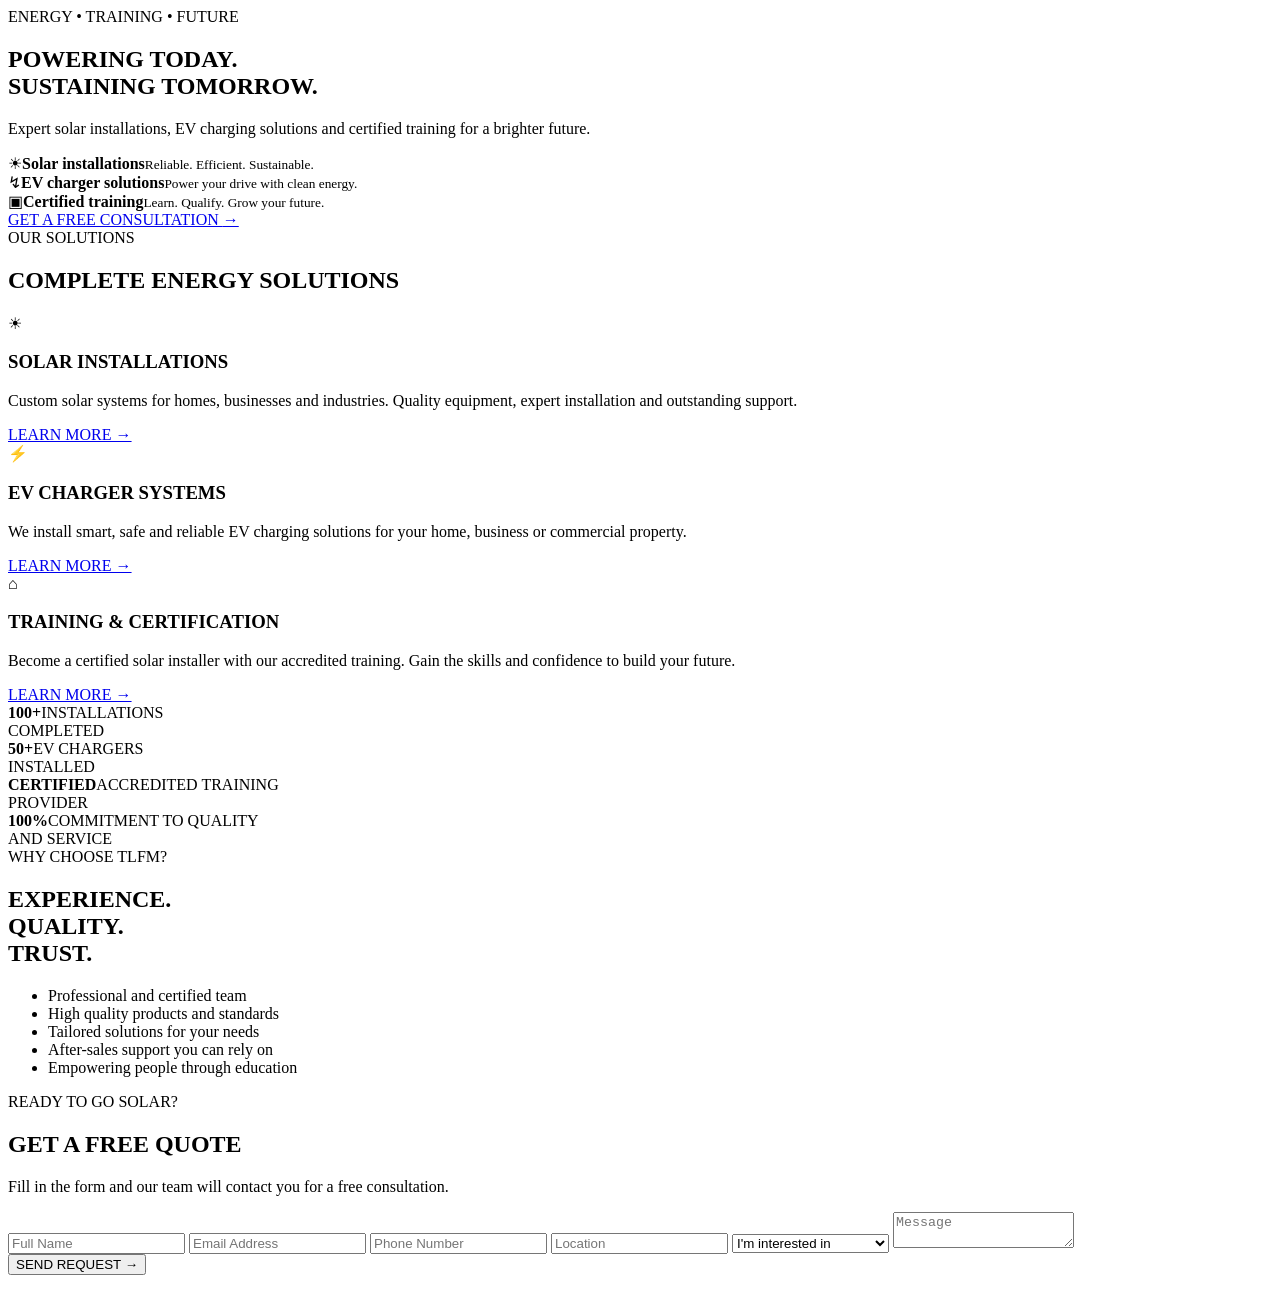
==== index.html @ 94ceecc7 "index load index.html" ====
<!doctype html>
<html lang="en-ZA">
<head>
  <meta charset="utf-8">
  <meta name="viewport" content="width=device-width, initial-scale=1">
  <meta name="theme-color" content="#061522">
  <meta name="description" content="Solar installations, EV charging solutions and certified renewable-energy training.">
  <title>Home | TLFM Energy & Training</title>
  <link rel="preconnect" href="https://fonts.googleapis.com">
  <link rel="preconnect" href="https://fonts.gstatic.com" crossorigin>
  <link href="https://fonts.googleapis.com/css2?family=Barlow+Condensed:wght@400;500;600;700&family=Inter:wght@400;500;600;700&display=swap" rel="stylesheet">
  <link rel="stylesheet" href="assets/css/style.css">
</head>
<body class="">
<div id="site-header"></div>

<main>
  <section class="hero hero-home">
    <div class="hero-media" aria-hidden="true"></div>
    <div class="container hero-content">
      <div class="eyebrow">ENERGY • TRAINING • FUTURE</div>
      <h1>POWERING TODAY.<br><span>SUSTAINING TOMORROW.</span></h1>
      <p class="hero-copy">Expert solar installations, EV charging solutions and certified training for a brighter future.</p>
      <div class="hero-features">
        <div><span class="feature-icon">☀</span><b>Solar installations</b><small>Reliable. Efficient. Sustainable.</small></div>
        <div><span class="feature-icon">↯</span><b>EV charger solutions</b><small>Power your drive with clean energy.</small></div>
        <div><span class="feature-icon">▣</span><b>Certified training</b><small>Learn. Qualify. Grow your future.</small></div>
      </div>
      <a class="btn btn-primary" href="pages/contact.html">GET A FREE CONSULTATION <span>→</span></a>
    </div>
  </section>

  <section class="section">
    <div class="container">
      <div class="section-heading centered">
        <span class="mini-label">OUR SOLUTIONS</span>
        <h2>COMPLETE ENERGY SOLUTIONS</h2>
      </div>
      <div class="cards cards-3">
        <article class="solution-card">
          <div class="card-image solar-image"></div>
          <div class="icon-badge">☀</div>
          <div class="card-body"><h3>SOLAR INSTALLATIONS</h3><p>Custom solar systems for homes, businesses and industries. Quality equipment, expert installation and outstanding support.</p><a href="pages/solar.html">LEARN MORE →</a></div>
        </article>
        <article class="solution-card">
          <div class="card-image ev-image"></div>
          <div class="icon-badge">⚡</div>
          <div class="card-body"><h3>EV CHARGER SYSTEMS</h3><p>We install smart, safe and reliable EV charging solutions for your home, business or commercial property.</p><a href="pages/ev-chargers.html">LEARN MORE →</a></div>
        </article>
        <article class="solution-card">
          <div class="card-image training-image"></div>
          <div class="icon-badge">⌂</div>
          <div class="card-body"><h3>TRAINING & CERTIFICATION</h3><p>Become a certified solar installer with our accredited training. Gain the skills and confidence to build your future.</p><a href="pages/training.html">LEARN MORE →</a></div>
        </article>
      </div>
    </div>
  </section>

  <section class="stats-strip">
    <div class="container stats-grid">
      <div><strong>100+</strong><span>INSTALLATIONS<br>COMPLETED</span></div>
      <div><strong>50+</strong><span>EV CHARGERS<br>INSTALLED</span></div>
      <div><strong>CERTIFIED</strong><span>ACCREDITED TRAINING<br>PROVIDER</span></div>
      <div><strong>100%</strong><span>COMMITMENT TO QUALITY<br>AND SERVICE</span></div>
    </div>
  </section>

  <section class="section why">
    <div class="container split">
      <div class="split-copy">
        <span class="mini-label">WHY CHOOSE TLFM?</span>
        <h2>EXPERIENCE.<br>QUALITY.<br>TRUST.</h2>
        <ul class="check-list">
          <li>Professional and certified team</li>
          <li>High quality products and standards</li>
          <li>Tailored solutions for your needs</li>
          <li>After-sales support you can rely on</li>
          <li>Empowering people through education</li>
        </ul>
      </div>
      <div class="feature-photo"></div>
    </div>
  </section>

  <section class="quote-section">
    <div class="container quote-box">
      <div>
        <span class="mini-label">READY TO GO SOLAR?</span>
        <h2>GET A FREE QUOTE</h2>
        <p>Fill in the form and our team will contact you for a free consultation.</p>
      </div>
      <form class="lead-form" action="https://formspree.io/f/YOUR_FORMSPREE_ID" method="POST">
        <input type="hidden" name="_subject" value="TLFM Website Quote Request">
        <div class="form-grid">
          <input name="full_name" placeholder="Full Name" required>
          <input type="email" name="email" placeholder="Email Address" required>
          <input name="phone" placeholder="Phone Number" required>
          <input name="location" placeholder="Location">
          <select name="interest" required><option value="">I'm interested in</option><option>Solar Installation</option><option>EV Charger</option><option>Training & Certification</option><option>Other</option></select>
          <textarea name="message" placeholder="Message"></textarea>
        </div>
        <button class="btn btn-primary" type="submit">SEND REQUEST <span>→</span></button>
        <p class="form-status" aria-live="polite"></p>
      </form>
    </div>
  </section>
</main>

<div id="site-footer"></div>
<script src="assets/js/site.js" defer></script>
</body>
</html>
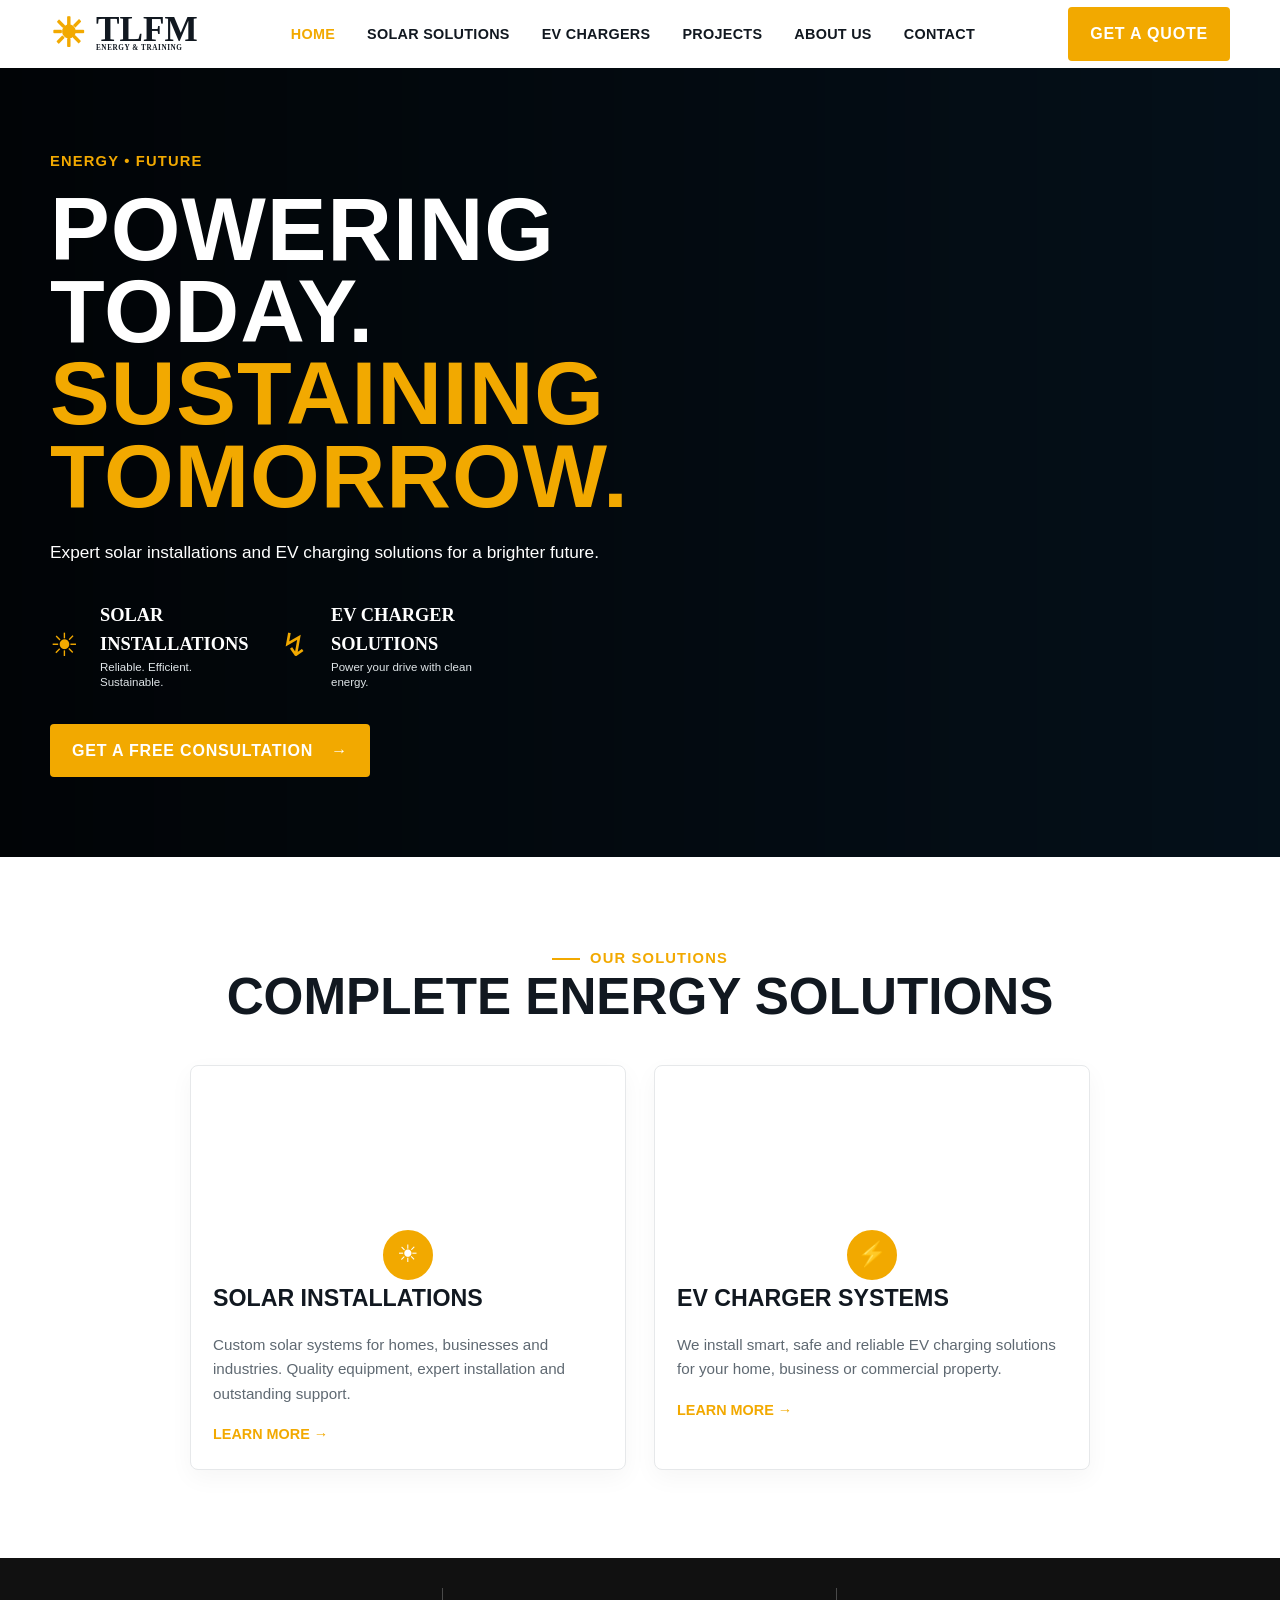
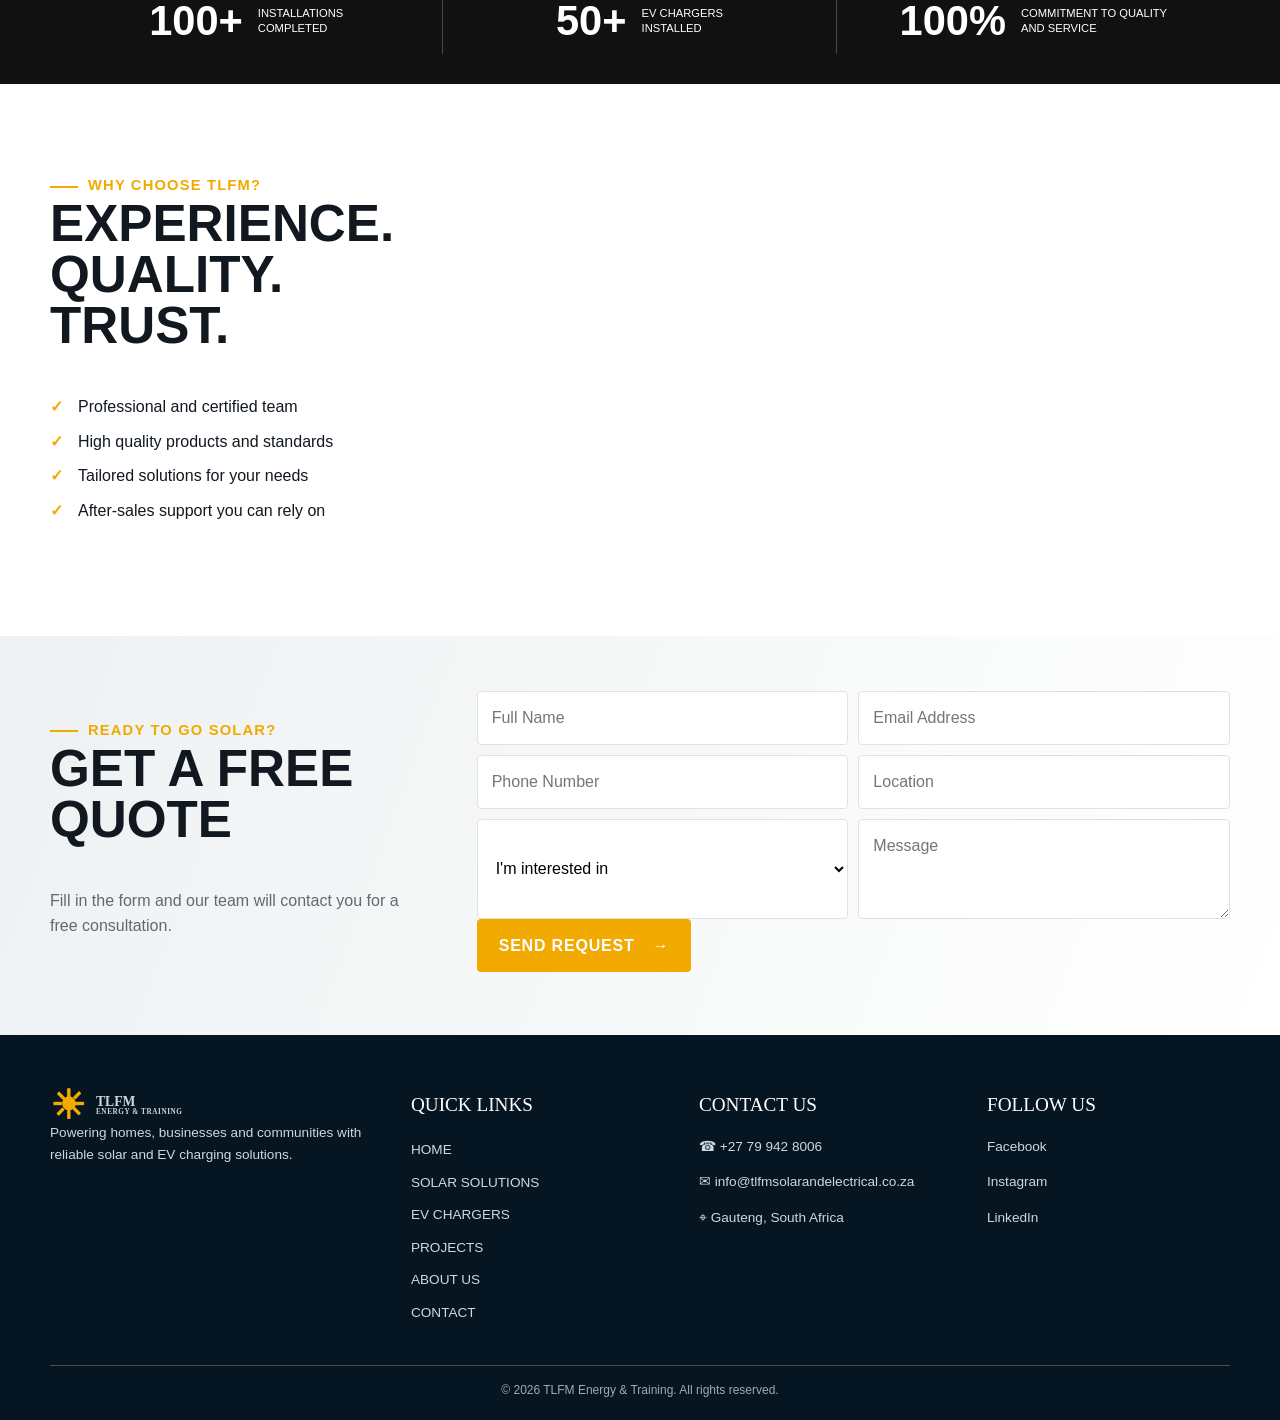
==== commit 9840f2c5: "1st upload" ====
--- a/index.html
+++ b/index.html
@@ -4,7 +4,7 @@
   <meta charset="utf-8">
   <meta name="viewport" content="width=device-width, initial-scale=1">
   <meta name="theme-color" content="#061522">
-  <meta name="description" content="Solar installations, EV charging solutions and certified renewable-energy training.">
+  <meta name="description" content="Solar installations and EV charging solutions for homes and businesses.">
   <title>Home | TLFM Energy & Training</title>
   <link rel="preconnect" href="https://fonts.googleapis.com">
   <link rel="preconnect" href="https://fonts.gstatic.com" crossorigin>
@@ -18,13 +18,12 @@
   <section class="hero hero-home">
     <div class="hero-media" aria-hidden="true"></div>
     <div class="container hero-content">
-      <div class="eyebrow">ENERGY • TRAINING • FUTURE</div>
+      <div class="eyebrow">ENERGY • FUTURE</div>
       <h1>POWERING TODAY.<br><span>SUSTAINING TOMORROW.</span></h1>
-      <p class="hero-copy">Expert solar installations, EV charging solutions and certified training for a brighter future.</p>
+      <p class="hero-copy">Expert solar installations and EV charging solutions for a brighter future.</p>
       <div class="hero-features">
         <div><span class="feature-icon">☀</span><b>Solar installations</b><small>Reliable. Efficient. Sustainable.</small></div>
         <div><span class="feature-icon">↯</span><b>EV charger solutions</b><small>Power your drive with clean energy.</small></div>
-        <div><span class="feature-icon">▣</span><b>Certified training</b><small>Learn. Qualify. Grow your future.</small></div>
       </div>
       <a class="btn btn-primary" href="pages/contact.html">GET A FREE CONSULTATION <span>→</span></a>
     </div>
@@ -36,7 +35,7 @@
         <span class="mini-label">OUR SOLUTIONS</span>
         <h2>COMPLETE ENERGY SOLUTIONS</h2>
       </div>
-      <div class="cards cards-3">
+      <div class="cards cards-2">
         <article class="solution-card">
           <div class="card-image solar-image"></div>
           <div class="icon-badge">☀</div>
@@ -47,20 +46,14 @@
           <div class="icon-badge">⚡</div>
           <div class="card-body"><h3>EV CHARGER SYSTEMS</h3><p>We install smart, safe and reliable EV charging solutions for your home, business or commercial property.</p><a href="pages/ev-chargers.html">LEARN MORE →</a></div>
         </article>
-        <article class="solution-card">
-          <div class="card-image training-image"></div>
-          <div class="icon-badge">⌂</div>
-          <div class="card-body"><h3>TRAINING & CERTIFICATION</h3><p>Become a certified solar installer with our accredited training. Gain the skills and confidence to build your future.</p><a href="pages/training.html">LEARN MORE →</a></div>
-        </article>
       </div>
     </div>
   </section>
 
   <section class="stats-strip">
-    <div class="container stats-grid">
+    <div class="container stats-grid stats-grid-3">
       <div><strong>100+</strong><span>INSTALLATIONS<br>COMPLETED</span></div>
       <div><strong>50+</strong><span>EV CHARGERS<br>INSTALLED</span></div>
-      <div><strong>CERTIFIED</strong><span>ACCREDITED TRAINING<br>PROVIDER</span></div>
       <div><strong>100%</strong><span>COMMITMENT TO QUALITY<br>AND SERVICE</span></div>
     </div>
   </section>
@@ -75,7 +68,6 @@
           <li>High quality products and standards</li>
           <li>Tailored solutions for your needs</li>
           <li>After-sales support you can rely on</li>
-          <li>Empowering people through education</li>
         </ul>
       </div>
       <div class="feature-photo"></div>
@@ -96,7 +88,7 @@
           <input type="email" name="email" placeholder="Email Address" required>
           <input name="phone" placeholder="Phone Number" required>
           <input name="location" placeholder="Location">
-          <select name="interest" required><option value="">I'm interested in</option><option>Solar Installation</option><option>EV Charger</option><option>Training & Certification</option><option>Other</option></select>
+          <select name="interest" required><option value="">I'm interested in</option><option>Solar Installation</option><option>EV Charger</option><option>Other</option></select>
           <textarea name="message" placeholder="Message"></textarea>
         </div>
         <button class="btn btn-primary" type="submit">SEND REQUEST <span>→</span></button>
--- a/assets/css/style.css
+++ b/assets/css/style.css
@@ -0,0 +1,203 @@
+
+:root{
+  --navy:#061522; --navy-2:#0b1e2b; --gold:#f2a900; --gold-dark:#d88f00;
+  --ink:#111820; --muted:#5f6972; --line:#e6e8ea; --paper:#fff; --soft:#f6f7f8;
+  --container:1180px; --radius:8px; --shadow:0 10px 30px rgba(0,0,0,.08);
+}
+*{box-sizing:border-box}
+html{scroll-behavior:smooth}
+body{margin:0;color:var(--ink);background:#fff;font-family:Inter,Arial,sans-serif;line-height:1.6}
+img{max-width:100%;display:block}
+a{color:inherit;text-decoration:none}
+button,input,select,textarea{font:inherit}
+.container{width:min(var(--container),calc(100% - 48px));margin-inline:auto}
+h1,h2,h3,.eyebrow,.mini-label,.btn,nav a,.stats-grid strong{font-family:"Barlow Condensed",Impact,sans-serif}
+h1,h2,h3,p{margin-top:0}
+h1{font-size:clamp(3.2rem,7vw,6.2rem);line-height:.92;letter-spacing:.01em}
+h1 span,h2 span,.eyebrow,.mini-label,.section-heading a{color:var(--gold)}
+h2{font-size:clamp(2.1rem,4vw,3.5rem);line-height:1}
+h3{font-size:1.45rem;line-height:1.05}
+p{color:var(--muted)}
+.centered{text-align:center}
+.section{padding:88px 0}
+.section-tight{padding:50px 0}
+.section-heading{margin-bottom:42px}
+.section-heading.centered{max-width:850px;margin-inline:auto;margin-bottom:42px}
+.section-heading p{max-width:680px;margin:14px auto 0}
+.mini-label,.eyebrow{display:inline-block;font-weight:700;letter-spacing:.08em;color:var(--gold);font-size:.92rem}
+.mini-label:before{content:"";display:inline-block;width:28px;height:2px;background:var(--gold);vertical-align:middle;margin-right:10px}
+.btn{display:inline-flex;align-items:center;justify-content:center;gap:18px;border:0;border-radius:4px;padding:14px 22px;font-weight:700;letter-spacing:.05em;cursor:pointer;transition:.2s ease}
+.btn-primary{background:var(--gold);color:#fff}
+.btn-primary:hover{background:var(--gold-dark);transform:translateY(-2px)}
+/* Header */
+.site-header{position:relative;z-index:20;background:#fff}
+.navbar{min-height:68px;display:flex;align-items:center;justify-content:space-between;gap:30px}
+.brand{display:flex;align-items:center;gap:10px;font-family:"Barlow Condensed";font-weight:700;font-size:2.2rem;line-height:.8}
+.brand-mark{font-size:2.5rem;color:var(--gold)}
+.brand small{display:block;font:600 .45rem Inter;letter-spacing:.08em}
+.nav-links{display:flex;align-items:center;gap:32px;list-style:none;padding:0;margin:0}
+.nav-links a{font-size:.9rem;font-weight:700;letter-spacing:.02em}
+.nav-links a:hover,.nav-links a.active{color:var(--gold)}
+.menu-toggle{display:none;border:0;background:none;font-size:1.8rem}
+/* Hero */
+.hero{position:relative;min-height:min(560px,78dvh);display:flex;align-items:center;overflow:hidden;background:var(--navy);color:#fff}
+.hero-media{position:absolute;inset:0;background-size:cover;background-position:center}
+.hero-home .hero-media{background-image:linear-gradient(90deg,rgba(0,0,0,.82),rgba(0,0,0,.25)),url("https://images.unsplash.com/photo-1509391366360-2e959784a276?auto=format&fit=crop&w=2200&q=85")}
+.hero-content{position:relative;z-index:1;padding-block:80px}
+.hero-content h1{max-width:720px;margin:14px 0 22px}
+.hero-copy{color:#fff;max-width:600px;font-size:1.08rem}
+.hero-features{display:flex;gap:26px;flex-wrap:wrap;margin:34px 0}
+.hero-features>div{display:grid;grid-template-columns:42px minmax(120px,1fr);column-gap:8px;align-items:center;max-width:205px}
+.feature-icon{grid-row:1/3;font-size:2rem;color:var(--gold)}
+.hero-features b{font-family:"Barlow Condensed";text-transform:uppercase;font-size:1.15rem}
+.hero-features small{color:#dfe5e8;font-size:.72rem;line-height:1.3}
+/* Cards */
+.cards{display:grid;gap:28px}
+.cards-3{grid-template-columns:repeat(3,1fr)}
+.cards-2{grid-template-columns:repeat(2,1fr);max-width:900px;margin-inline:auto}
+.solution-card,.info-card{position:relative;background:#fff;border:1px solid var(--line);border-radius:var(--radius);overflow:hidden;box-shadow:0 8px 24px rgba(0,0,0,.04)}
+.card-image{height:190px;background-size:cover;background-position:center}
+.solar-image{background-image:url("https://images.unsplash.com/photo-1508514177221-188b1cf16e9d?auto=format&fit=crop&w=1200&q=80")}
+.ev-image{background-image:url("https://images.unsplash.com/photo-1619767886558-efdc259cde1a?auto=format&fit=crop&w=1200&q=80")}
+.icon-badge{position:absolute;top:160px;left:50%;transform:translateX(-50%);width:58px;height:58px;border-radius:50%;display:grid;place-items:center;background:var(--gold);color:#fff;font-size:1.5rem;border:4px solid #fff}
+.card-body{padding:30px 22px 22px}
+.card-body p{font-size:.95rem}
+.card-body a{color:var(--gold);font-weight:700;font-size:.9rem}
+.stats-strip{background:#111;color:#fff;padding:30px 0}
+.stats-grid{display:grid;grid-template-columns:repeat(4,1fr)}
+.stats-grid.stats-grid-3{grid-template-columns:repeat(3,1fr)}
+.stats-grid>div{display:flex;align-items:center;justify-content:center;gap:15px;padding:0 25px;border-right:1px solid #4a4a4a}
+.stats-grid>div:last-child{border-right:0}
+.stats-grid strong{font-size:2.6rem;color:#fff;white-space:nowrap}
+.stats-grid span{font-size:.7rem;line-height:1.35}
+.split{display:grid;grid-template-columns:1fr 1.35fr;gap:70px;align-items:center}
+.check-list,.compact-list{list-style:none;padding:0;margin:25px 0}
+.check-list li,.compact-list li{position:relative;padding-left:28px;margin:9px 0}
+.check-list li:before,.compact-list li:before{content:"✓";position:absolute;left:0;color:var(--gold);font-weight:900}
+.feature-photo{min-height:330px;border-radius:10px;background:url("https://images.unsplash.com/photo-1509391366360-2e959784a276?auto=format&fit=crop&w=1400&q=80") center/cover}
+.quote-section{padding:55px 0;background:linear-gradient(110deg,#eef1f2,#fff)}
+.quote-box{display:grid;grid-template-columns:.8fr 1.6fr;gap:50px;align-items:center}
+.form-grid{display:grid;grid-template-columns:1fr 1fr;gap:10px}
+.lead-form input,.lead-form select,.lead-form textarea,.contact-form input,.contact-form select,.contact-form textarea{width:100%;border:1px solid #dfe2e5;border-radius:4px;background:#fff;padding:13px 14px;outline:none}
+.lead-form input:focus,.lead-form select:focus,.lead-form textarea:focus,.contact-form input:focus,.contact-form select:focus,.contact-form textarea:focus{border-color:var(--gold)}
+.lead-form textarea{min-height:100px;resize:vertical}
+.form-status{margin:8px 0 0;font-size:.85rem}
+/* Inner pages */
+.page-hero{min-height:420px;display:flex;align-items:center;color:#fff;background-size:cover;background-position:center}
+.page-hero h1{max-width:800px;margin:10px 0 16px}
+.page-hero p{max-width:650px;color:#fff;font-size:1.1rem}
+.hero-solar-page{background-image:linear-gradient(90deg,rgba(3,15,23,.9),rgba(3,15,23,.25)),url("https://images.unsplash.com/photo-1497440001374-f26997328c1b?auto=format&fit=crop&w=2200&q=85")}
+.hero-ev-page{background-image:linear-gradient(90deg,rgba(3,15,23,.9),rgba(3,15,23,.25)),url("https://images.unsplash.com/photo-1619767886558-efdc259cde1a?auto=format&fit=crop&w=2200&q=85")}
+.hero-projects-page{background-image:linear-gradient(90deg,rgba(3,15,23,.9),rgba(3,15,23,.3)),url("https://images.unsplash.com/photo-1509391366360-2e959784a276?auto=format&fit=crop&w=2200&q=85")}
+.hero-about-page{background-image:linear-gradient(90deg,rgba(3,15,23,.92),rgba(3,15,23,.25)),url("https://images.unsplash.com/photo-1497366811353-6870744d04b2?auto=format&fit=crop&w=2200&q=85")}
+.hero-contact-page{background-image:linear-gradient(90deg,rgba(3,15,23,.92),rgba(3,15,23,.25)),url("https://images.unsplash.com/photo-1497366754035-f200968a6e72?auto=format&fit=crop&w=2200&q=85")}
+.info-card{padding-bottom:25px}
+.info-card .card-image{height:210px}
+.info-card h3,.info-card p{padding-inline:22px}
+.dark-section{background:var(--navy);color:#fff;padding:90px 0}
+.dark-section p{color:#c7d0d6}
+.steps{display:grid;gap:15px}
+.steps div{display:flex;gap:25px;align-items:center;padding:15px 0;border-bottom:1px solid #30414c}
+.steps b{color:var(--gold);font-family:"Barlow Condensed";font-size:2rem}
+.steps span{font-size:1.05rem}
+.soft-section{background:var(--soft)}
+.ev-feature{background-image:url("https://images.unsplash.com/photo-1592833159155-c62df1b65634?auto=format&fit=crop&w=1400&q=80")}
+/* Project gallery: masonry-flow grid of mixed image sizes */
+.gallery-masonry{column-count:4;column-gap:18px}
+.gallery-item{position:relative;break-inside:avoid;margin:0 0 18px;border-radius:var(--radius);overflow:hidden;background:#eef0f1;box-shadow:0 6px 18px rgba(0,0,0,.06);cursor:zoom-in;outline-offset:3px}
+.gallery-item img{width:100%;display:block;transition:transform .45s cubic-bezier(.2,.7,.3,1)}
+.gallery-item figcaption{position:absolute;left:0;right:0;bottom:0;padding:22px 14px 12px;background:linear-gradient(0deg,rgba(3,15,23,.82),rgba(3,15,23,0));opacity:0;transform:translateY(6px);transition:opacity .3s ease,transform .3s ease;pointer-events:none}
+.gallery-item figcaption span{color:var(--gold);font-weight:800;font-size:.7rem;letter-spacing:.06em}
+@media (hover:hover) and (pointer:fine){
+  .gallery-item:hover img,.gallery-item:focus-visible img{transform:scale(1.08)}
+  .gallery-item:hover figcaption,.gallery-item:focus-visible figcaption{opacity:1;transform:translateY(0)}
+}
+.gallery-item:active img{transform:scale(1.03)}
+
+/* Lightbox: full-screen sideways-scrolling catalog viewer */
+body.lightbox-lock{overflow:hidden}
+.lightbox{position:fixed;inset:0;z-index:100;background:rgba(3,10,16,.97);opacity:0;visibility:hidden;transition:opacity .25s ease;display:flex;align-items:center}
+.lightbox.open{opacity:1;visibility:visible}
+.lightbox-track{display:flex;width:100%;height:100%;overflow-x:auto;overflow-y:hidden;scroll-snap-type:x mandatory;scrollbar-width:none}
+.lightbox-track::-webkit-scrollbar{display:none}
+.lightbox-slide{flex:0 0 100%;scroll-snap-align:center;display:flex;flex-direction:column;align-items:center;justify-content:center;gap:16px;padding:70px 60px}
+.lightbox-slide img{max-width:min(92vw,1100px);max-height:74vh;object-fit:contain;border-radius:6px;box-shadow:0 20px 60px rgba(0,0,0,.45)}
+.lightbox-caption{text-align:center;color:#fff}
+.lightbox-caption span{display:block;color:var(--gold);font-weight:800;font-size:.72rem;letter-spacing:.08em;margin-bottom:4px}
+.lightbox-caption b{font-family:"Barlow Condensed";font-size:1.3rem;font-weight:600;letter-spacing:.01em}
+.lightbox-close,.lightbox-nav{position:absolute;z-index:2;border:0;background:rgba(255,255,255,.08);color:#fff;cursor:pointer;display:grid;place-items:center;transition:.2s ease}
+.lightbox-close:hover,.lightbox-nav:hover{background:var(--gold);color:#fff}
+.lightbox-close{top:18px;right:18px;width:44px;height:44px;border-radius:50%;font-size:1.6rem;line-height:1}
+.lightbox-nav{top:50%;transform:translateY(-50%);width:54px;height:54px;border-radius:50%;font-size:2.1rem}
+.lightbox-prev{left:14px}
+.lightbox-next{right:14px}
+.lightbox-counter{position:absolute;left:50%;bottom:20px;transform:translateX(-50%);color:#dfe5e8;font-size:.78rem;letter-spacing:.06em;font-weight:600}
+.values-grid{display:grid;grid-template-columns:repeat(4,1fr);gap:20px}
+.values-grid>div{padding:25px;border:1px solid #29404e}
+.values-grid b{font-family:"Barlow Condensed";font-size:1.6rem;color:var(--gold)}
+.about-feature{background-image:url("https://images.unsplash.com/photo-1497366216548-37526070297c?auto=format&fit=crop&w=1400&q=80")}
+.contact-layout{display:grid;grid-template-columns:.8fr 1.2fr;gap:80px}
+.contact-details{display:grid;gap:15px;margin-top:35px}
+.contact-details p{padding-bottom:15px;border-bottom:1px solid var(--line)}
+.contact-form{display:grid;gap:16px}
+.contact-form label{display:grid;gap:6px;font-weight:700;font-size:.85rem}
+.map-placeholder{min-height:280px;background:linear-gradient(120deg,#d8e0e4,#f4f6f7);display:flex;align-items:center}
+/* Footer */
+.site-footer{background:var(--navy);color:#fff;padding:55px 0 20px}
+.footer-grid{display:grid;grid-template-columns:1.3fr 1fr 1fr 1fr;gap:45px}
+.site-footer p,.site-footer a{color:#d0d7dc;font-size:.85rem}
+.footer-title{font-family:"Barlow Condensed";font-size:1.2rem;margin-bottom:15px;color:#fff}
+.footer-links{list-style:none;padding:0;margin:0;display:grid;gap:7px}
+.footer-bottom{margin-top:40px;padding-top:15px;border-top:1px solid #41505a;text-align:center;color:#9eabb3;font-size:.75rem}
+/* Responsive */
+@media (max-width:1050px){
+  .nav-links{gap:18px}
+  .stats-grid strong{font-size:2rem}
+  .quote-box{grid-template-columns:1fr}
+  .gallery-masonry{column-count:3}
+}
+@media (max-width:820px){
+  .container{width:min(var(--container),calc(100% - 32px))}
+  .menu-toggle{display:block}
+  .nav-links{position:absolute;left:0;right:0;top:68px;background:#fff;display:none;flex-direction:column;align-items:stretch;padding:18px 24px;border-top:1px solid var(--line);box-shadow:var(--shadow)}
+  .nav-links.open{display:flex}
+  .nav-links a{display:block;padding:9px}
+  .navbar .btn{display:none}
+  .hero{min-height:calc(100dvh - 68px);max-height:none}
+  .hero-content{padding-block:55px}
+  .hero-features{gap:16px}
+  .cards-3,.cards-2,.split,.contact-layout{grid-template-columns:1fr}
+  .stats-grid{grid-template-columns:repeat(2,1fr)}
+  .stats-grid>div{padding:18px 10px;border-bottom:1px solid #444}
+  .values-grid{grid-template-columns:repeat(2,1fr)}
+  .footer-grid{grid-template-columns:repeat(2,1fr)}
+  .gallery-masonry{column-count:2}
+  .lightbox-slide{padding:60px 20px}
+  .lightbox-nav{width:44px;height:44px;font-size:1.7rem}
+  .lightbox-prev{left:6px}
+  .lightbox-next{right:6px}
+}
+@media (max-width:560px){
+  .section{padding:60px 0}
+  h1{font-size:clamp(3rem,16vw,4.5rem)}
+  h2{font-size:2.5rem}
+  .hero-copy{font-size:.98rem}
+  .hero-features>div{max-width:100%;width:100%}
+  .form-grid{grid-template-columns:1fr}
+  .stats-grid{grid-template-columns:1fr}
+  .stats-grid>div{justify-content:flex-start}
+  .values-grid{grid-template-columns:1fr}
+  .footer-grid{grid-template-columns:1fr}
+  .page-hero{min-height:360px}
+  .gallery-masonry{column-count:1}
+  .lightbox-slide{padding:50px 14px 90px}
+  .lightbox-slide img{max-height:64vh}
+  .lightbox-caption b{font-size:1.1rem}
+  .lightbox-close{top:10px;right:10px;width:40px;height:40px;font-size:1.4rem}
+  .lightbox-nav{width:38px;height:38px;font-size:1.5rem}
+  .lightbox-counter{bottom:14px}
+}
+@media (prefers-reduced-motion:reduce){
+  html{scroll-behavior:auto}
+  *,*:before,*:after{transition:none!important}
+}
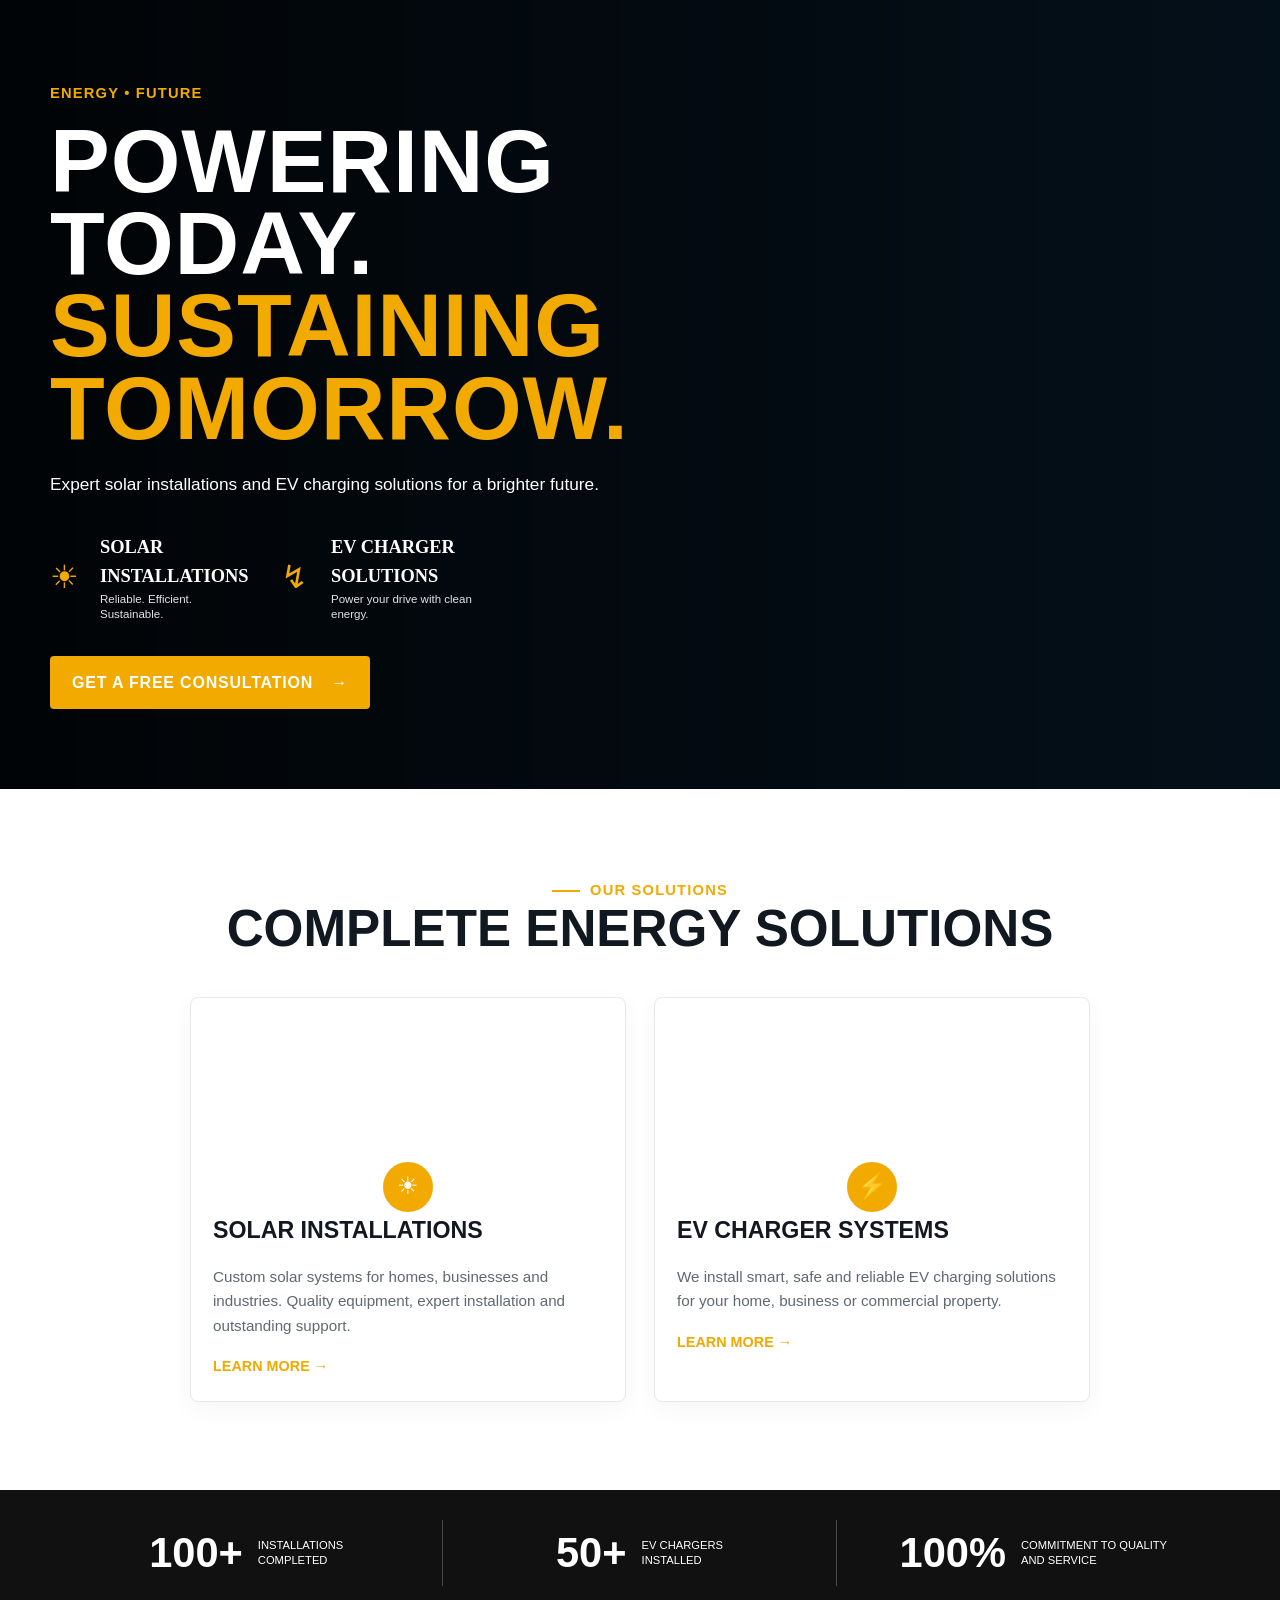
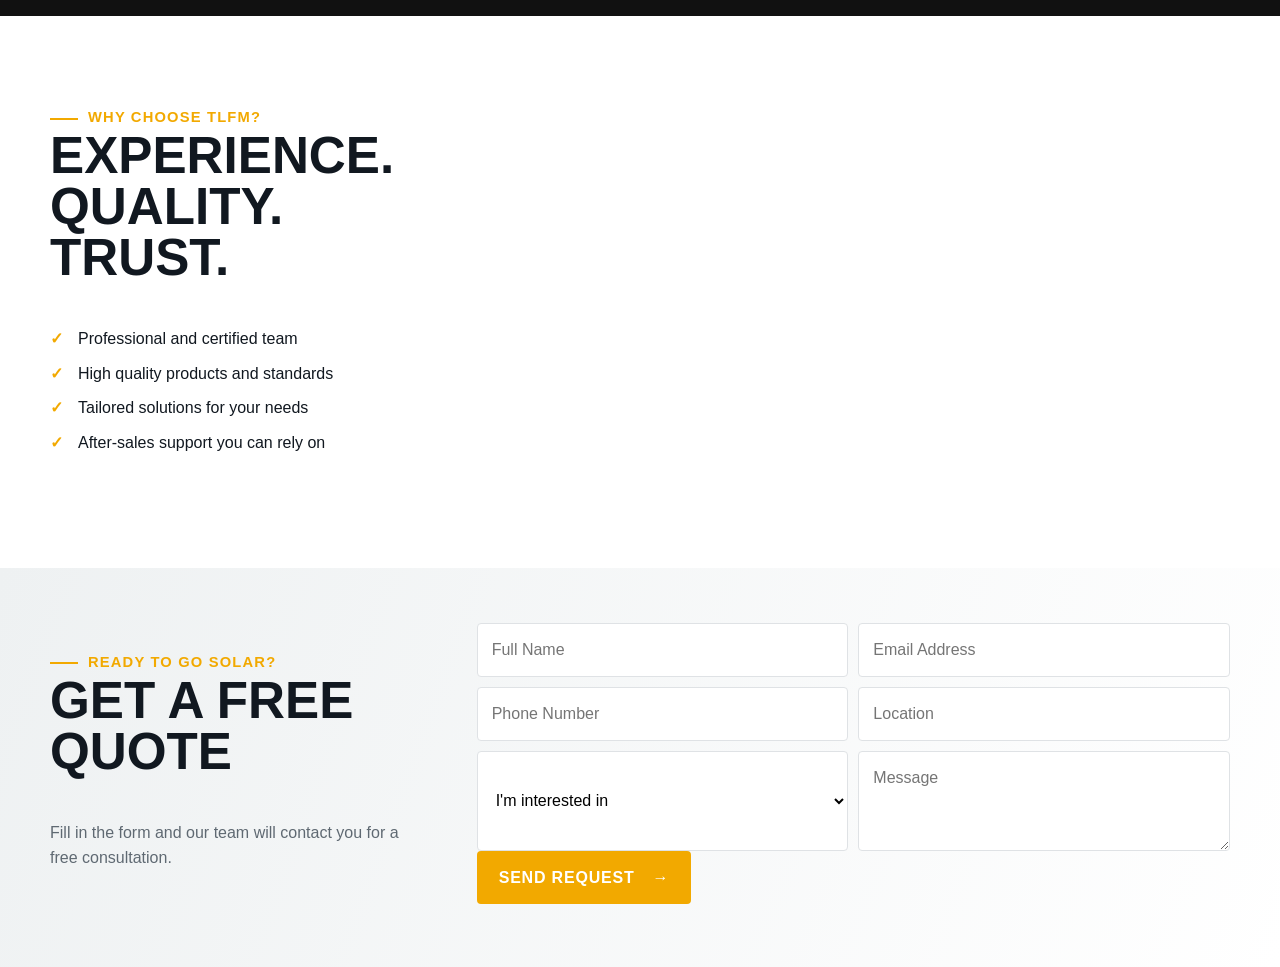
==== commit 93b61d50: "SEO and Logo Update" ====
--- a/index.html
+++ b/index.html
@@ -4,8 +4,32 @@
   <meta charset="utf-8">
   <meta name="viewport" content="width=device-width, initial-scale=1">
   <meta name="theme-color" content="#061522">
-  <meta name="description" content="Solar installations and EV charging solutions for homes and businesses.">
-  <title>Home | TLFM Energy & Training</title>
+  <meta name="description"
+      content="TLFM Energy provides professional solar installations and EV charging solutions for homes, businesses and commercial properties across South Africa. Get a free consultation and quote.">
+  <title>TLFM Energy | Solar & EV Charging Solutions in South Africa</title>
+  <script type="application/ld+json">
+    {
+      "@context": "https://schema.org",
+      "@type": "Organization",
+      "@id": "https://tlfmsolarandelectrical.co.za/#organization",
+      "name": "TLFM Energy",
+      "alternateName": "TLFM",
+      "url": "https://tlfmsolarandelectrical.co.za/",
+      "logo": "https://tlfmsolarandelectrical.co.za/assets/images/tlfm-favicon-512.png",
+      "email": "info@tlfmsolarandelectrical.co.za",
+      "telephone": "+27 79 942 8006",
+      "areaServed": {
+        "@type": "Country",
+        "name": "South Africa"
+      },
+      "sameAs": [
+        "https://web.facebook.com/p/TLFM-Transportation-services-100063531940409/"
+      ]
+    }
+  </script>
+  <link rel="canonical" href="https://tlfmsolarandelectrical.co.za/">
+  <link rel="icon" type="image/png" sizes="512x512" href="/assets/images/tlfm-favicon-512.png">
+  <link rel="apple-touch-icon" href="/assets/images/tlfm-favicon-512.png">
   <link rel="preconnect" href="https://fonts.googleapis.com">
   <link rel="preconnect" href="https://fonts.gstatic.com" crossorigin>
   <link href="https://fonts.googleapis.com/css2?family=Barlow+Condensed:wght@400;500;600;700&family=Inter:wght@400;500;600;700&display=swap" rel="stylesheet">
--- a/assets/css/style.css
+++ b/assets/css/style.css
@@ -32,9 +32,22 @@
 /* Header */
 .site-header{position:relative;z-index:20;background:#fff}
 .navbar{min-height:68px;display:flex;align-items:center;justify-content:space-between;gap:30px}
-.brand{display:flex;align-items:center;gap:10px;font-family:"Barlow Condensed";font-weight:700;font-size:2.2rem;line-height:.8}
-.brand-mark{font-size:2.5rem;color:var(--gold)}
-.brand small{display:block;font:600 .45rem Inter;letter-spacing:.08em}
+.brand{display:flex;align-items:center;gap:10px;text-decoration:none;flex-shrink:0;}
+
+.brand img{
+  display:block;
+  width:155px;
+  height:auto;
+  max-height:52px;
+  object-fit:contain;
+}
+
+@media (max-width: 700px){
+  .brand img{
+    width:125px;
+    max-height:44px;
+  }
+}
 .nav-links{display:flex;align-items:center;gap:32px;list-style:none;padding:0;margin:0}
 .nav-links a{font-size:.9rem;font-weight:700;letter-spacing:.02em}
 .nav-links a:hover,.nav-links a.active{color:var(--gold)}
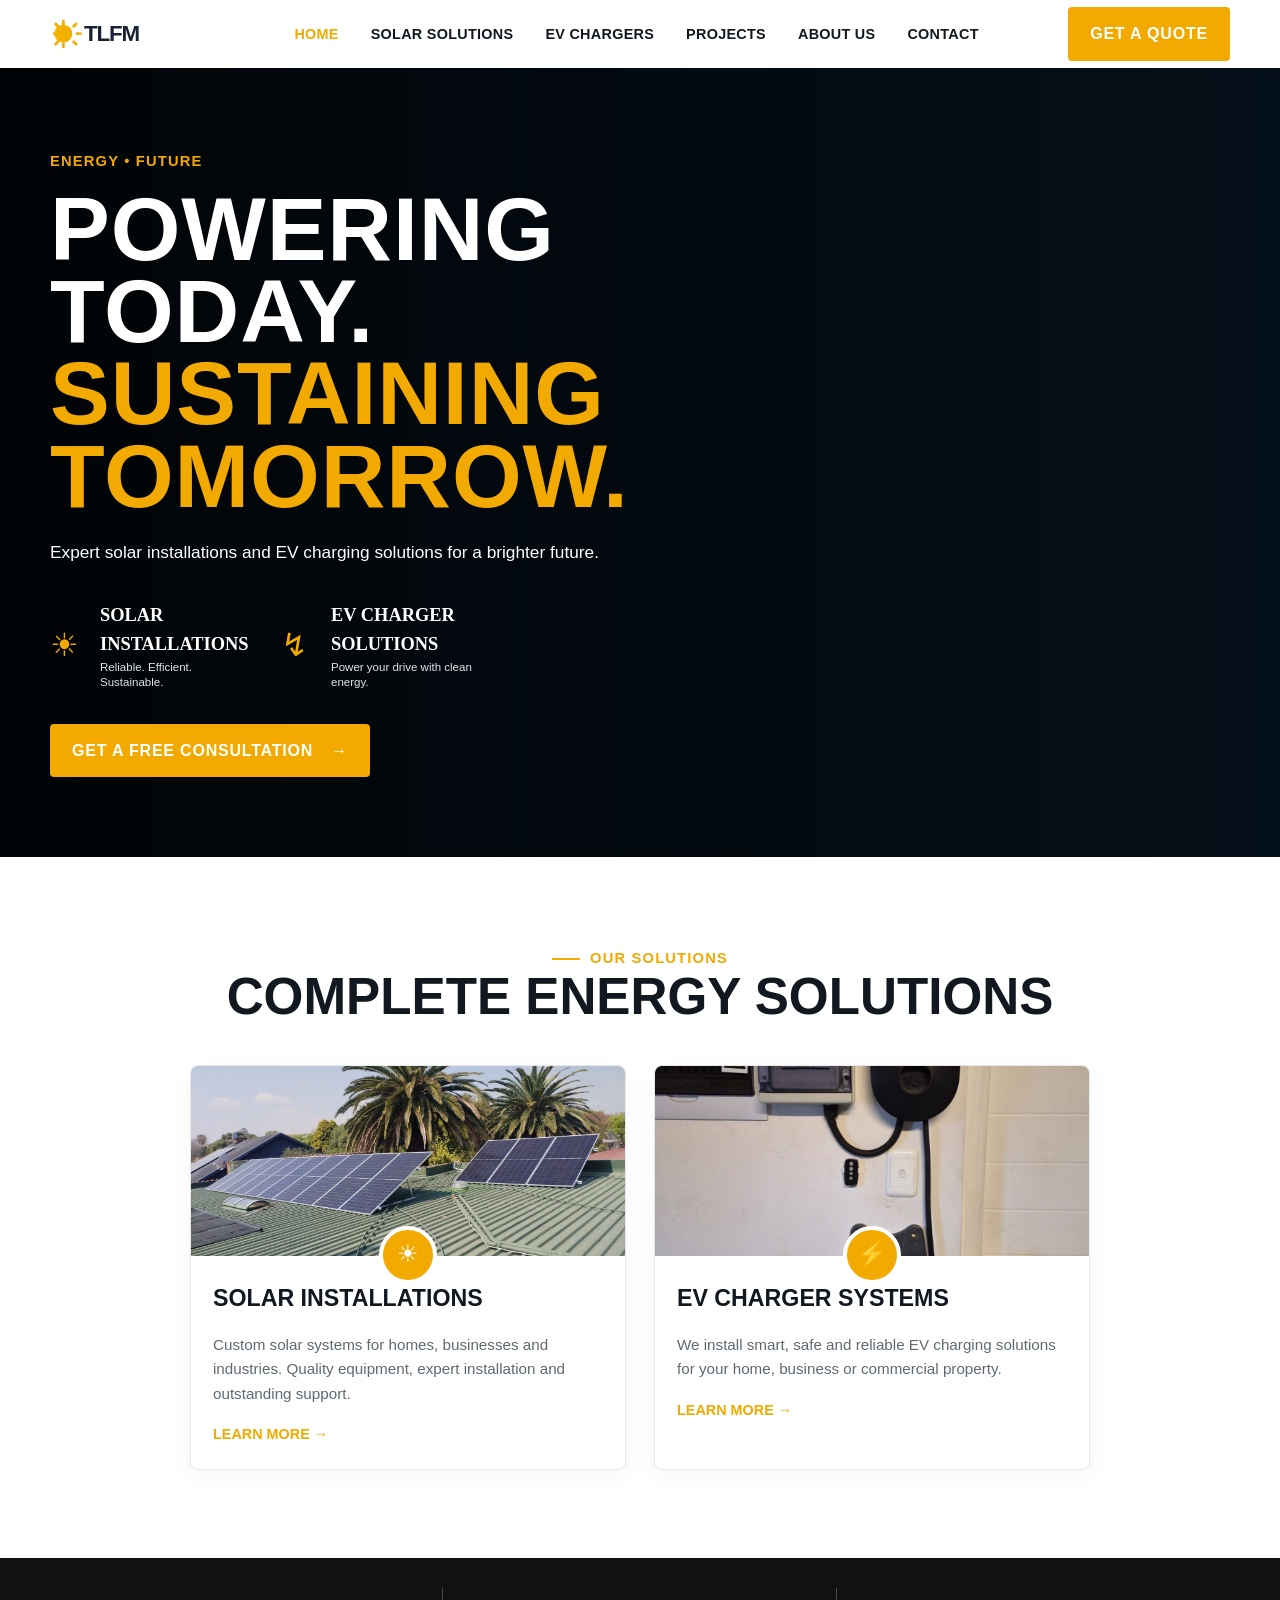
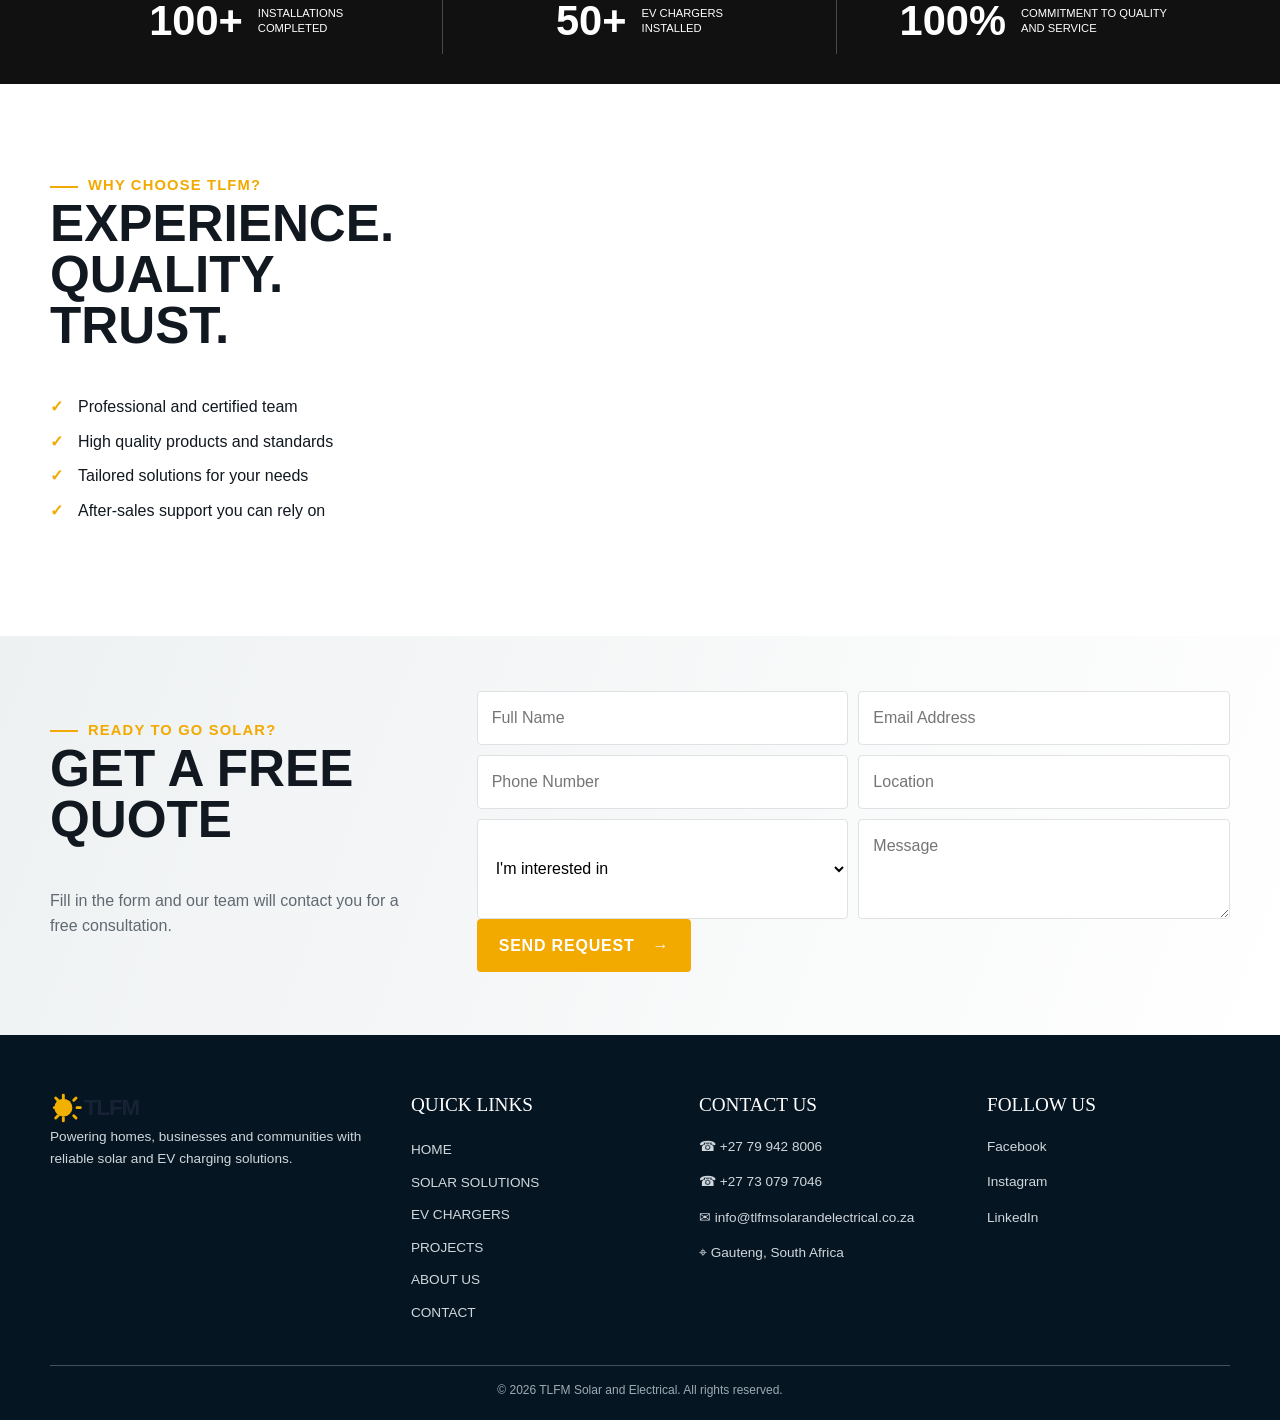
==== commit d90afa4c: "image" ====
--- a/index.html
+++ b/index.html
@@ -12,7 +12,7 @@
       "@context": "https://schema.org",
       "@type": "Organization",
       "@id": "https://tlfmsolarandelectrical.co.za/#organization",
-      "name": "TLFM Energy",
+      "name": "TLFM",
       "alternateName": "TLFM",
       "url": "https://tlfmsolarandelectrical.co.za/",
       "logo": "https://tlfmsolarandelectrical.co.za/assets/images/tlfm-favicon-512.png",
--- a/assets/css/style.css
+++ b/assets/css/style.css
@@ -70,8 +70,12 @@
 .cards-2{grid-template-columns:repeat(2,1fr);max-width:900px;margin-inline:auto}
 .solution-card,.info-card{position:relative;background:#fff;border:1px solid var(--line);border-radius:var(--radius);overflow:hidden;box-shadow:0 8px 24px rgba(0,0,0,.04)}
 .card-image{height:190px;background-size:cover;background-position:center}
-.solar-image{background-image:url("https://images.unsplash.com/photo-1508514177221-188b1cf16e9d?auto=format&fit=crop&w=1200&q=80")}
-.ev-image{background-image:url("https://images.unsplash.com/photo-1619767886558-efdc259cde1a?auto=format&fit=crop&w=1200&q=80")}
+.solar-image{
+  background-image:url("../images/projects/full/project-02.jpg");
+}
+.ev-image{
+  background-image:url("../images/solarcharger.jpeg");
+}
 .icon-badge{position:absolute;top:160px;left:50%;transform:translateX(-50%);width:58px;height:58px;border-radius:50%;display:grid;place-items:center;background:var(--gold);color:#fff;font-size:1.5rem;border:4px solid #fff}
 .card-body{padding:30px 22px 22px}
 .card-body p{font-size:.95rem}
@@ -106,6 +110,18 @@
 .hero-contact-page{background-image:linear-gradient(90deg,rgba(3,15,23,.92),rgba(3,15,23,.25)),url("https://images.unsplash.com/photo-1497366754035-f200968a6e72?auto=format&fit=crop&w=2200&q=85")}
 .info-card{padding-bottom:25px}
 .info-card .card-image{height:210px}
+/* Solar service images */
+.solar-roof{
+  background-image:url("../images/projects/full/project-02.jpg");
+}
+
+.commercial-solar{
+  background-image:url("../images/projects/full/project-05.jpg");
+}
+
+.solar-maintenance{
+  background-image:url("../images/projects/full/project-09.jpg");
+}
 .info-card h3,.info-card p{padding-inline:22px}
 .dark-section{background:var(--navy);color:#fff;padding:90px 0}
 .dark-section p{color:#c7d0d6}
